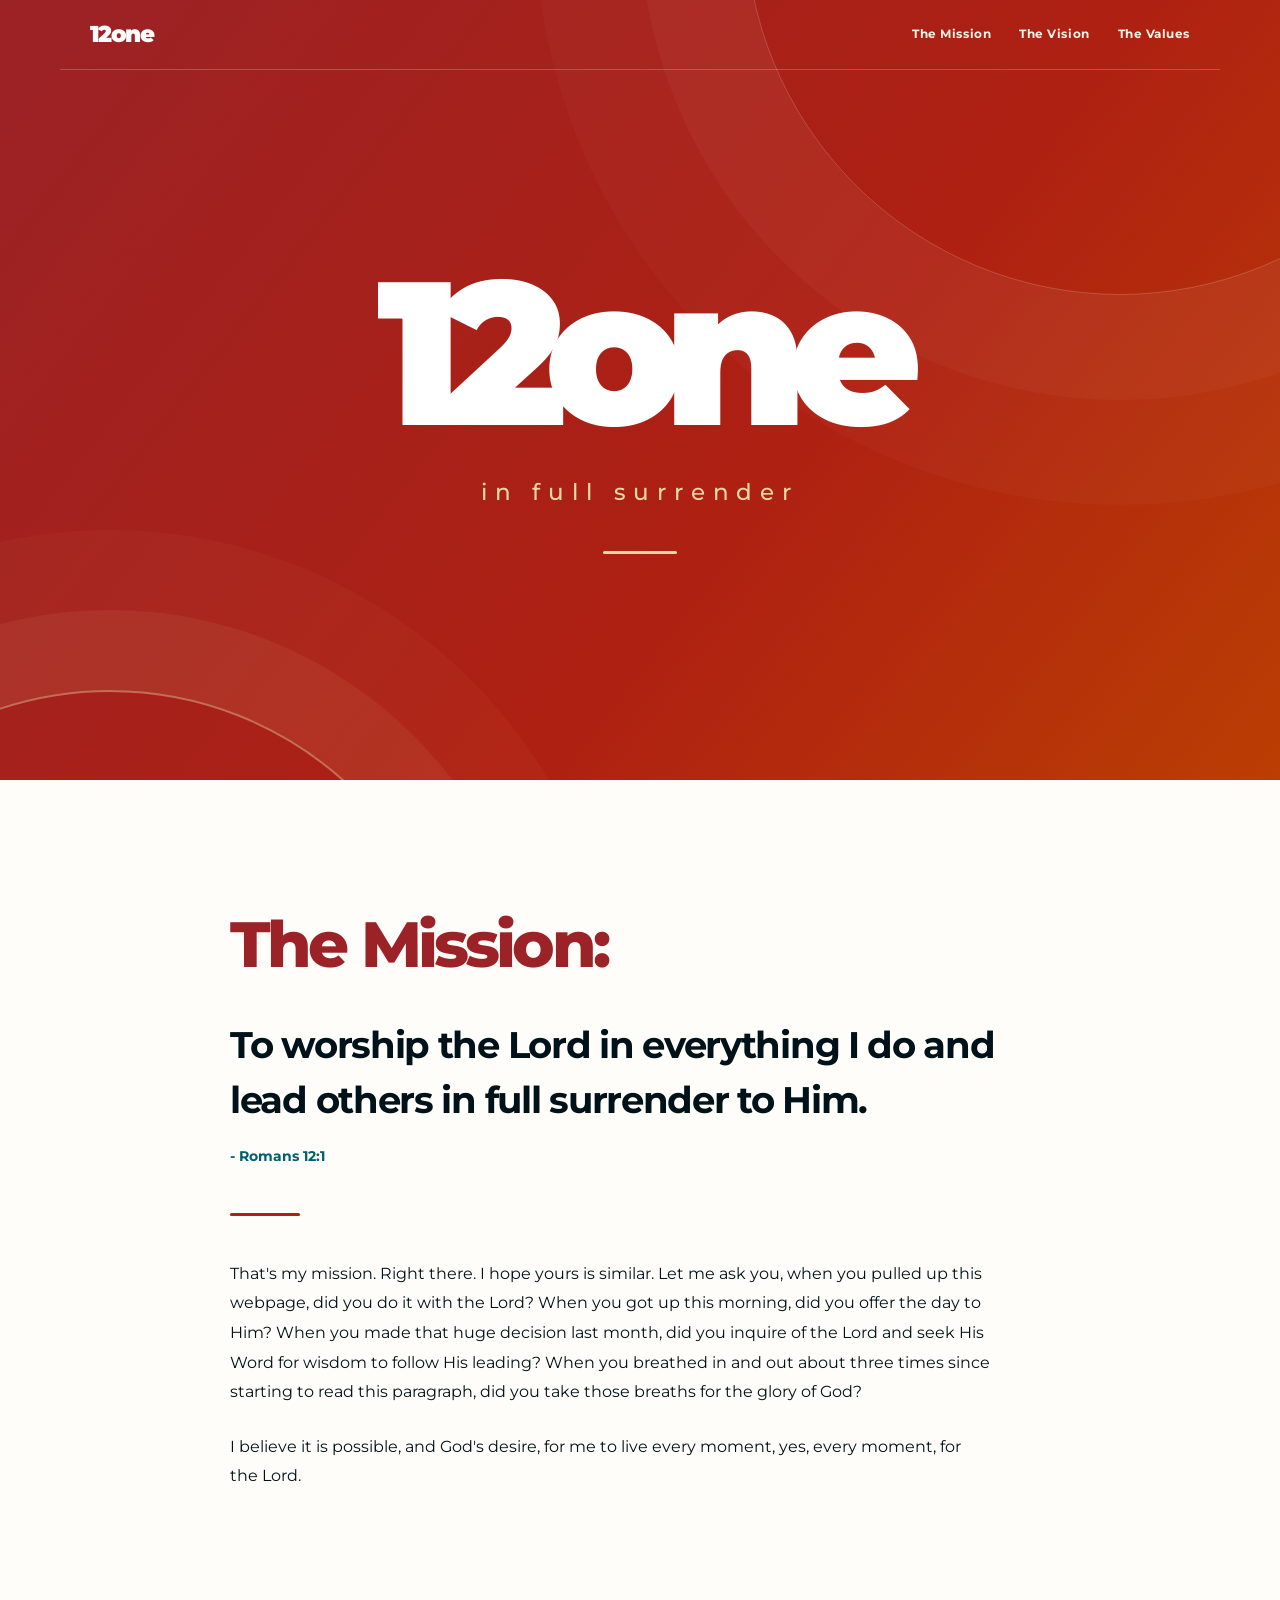
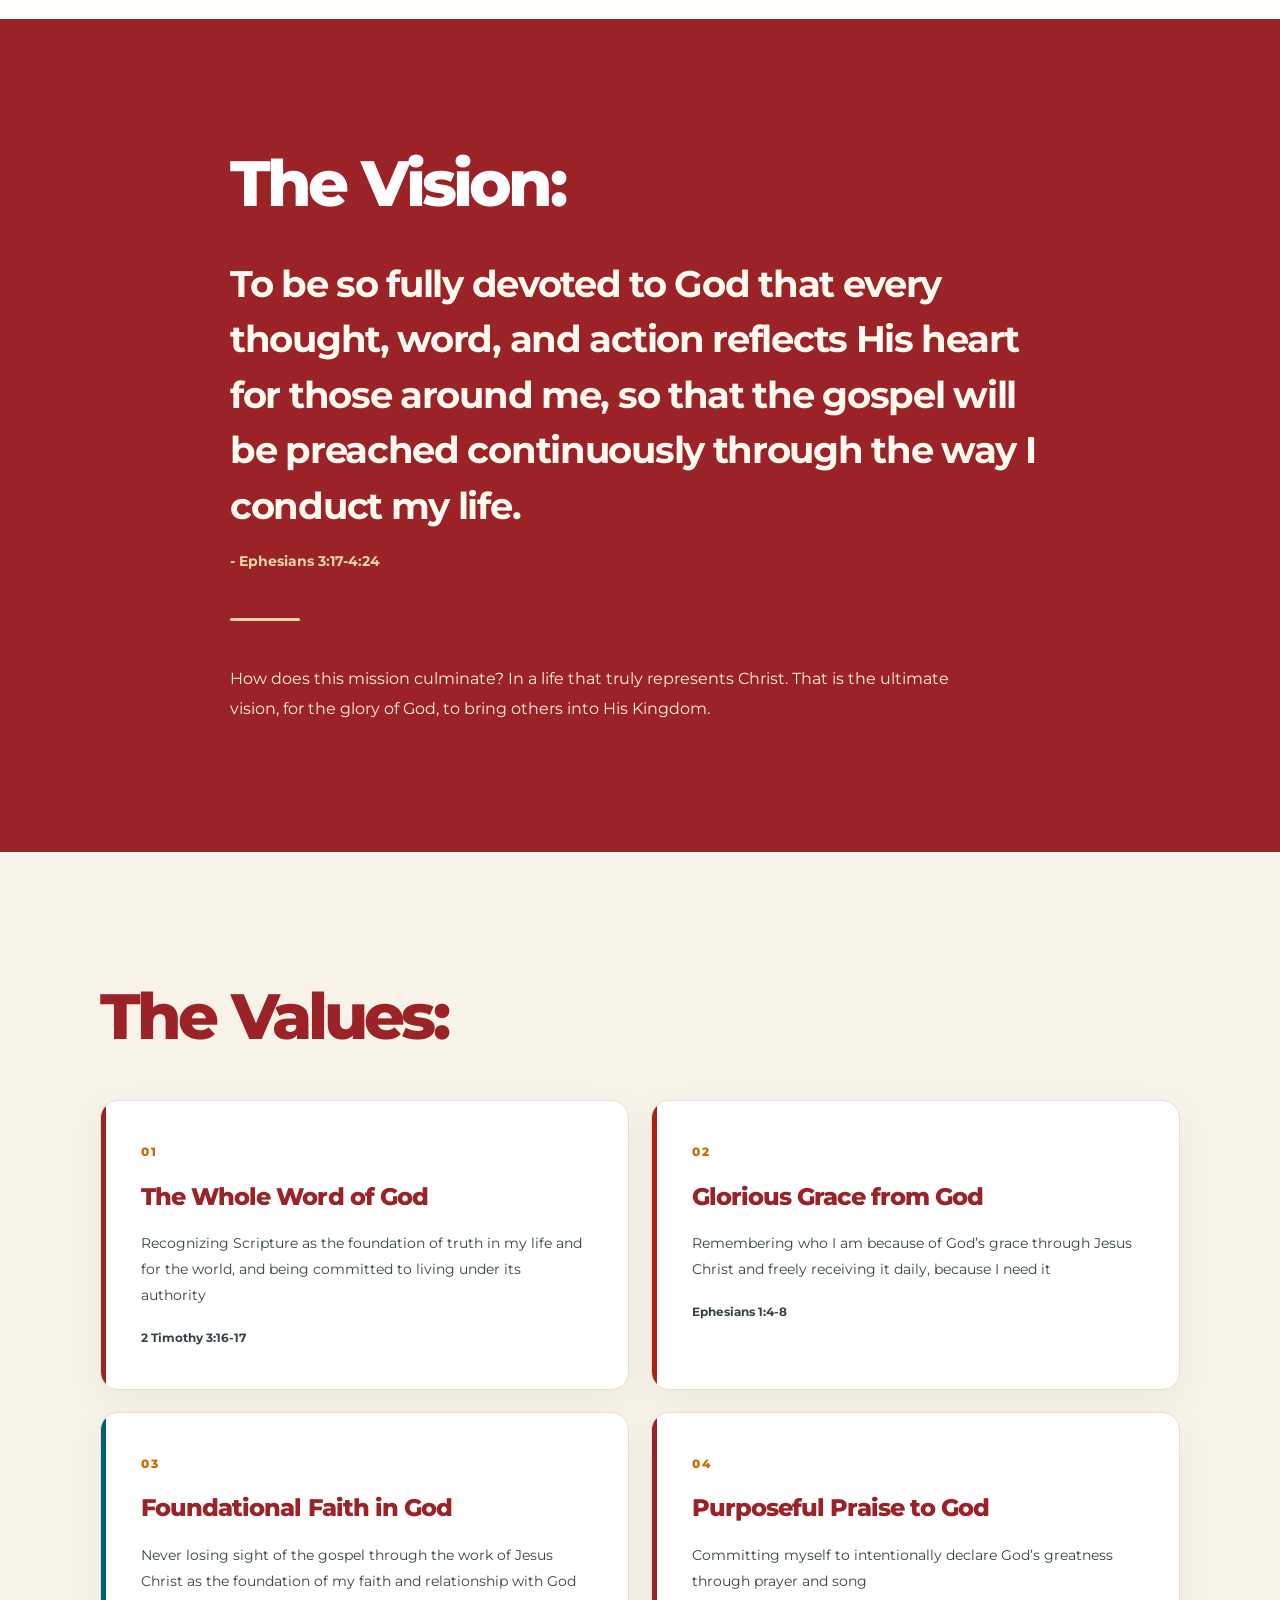
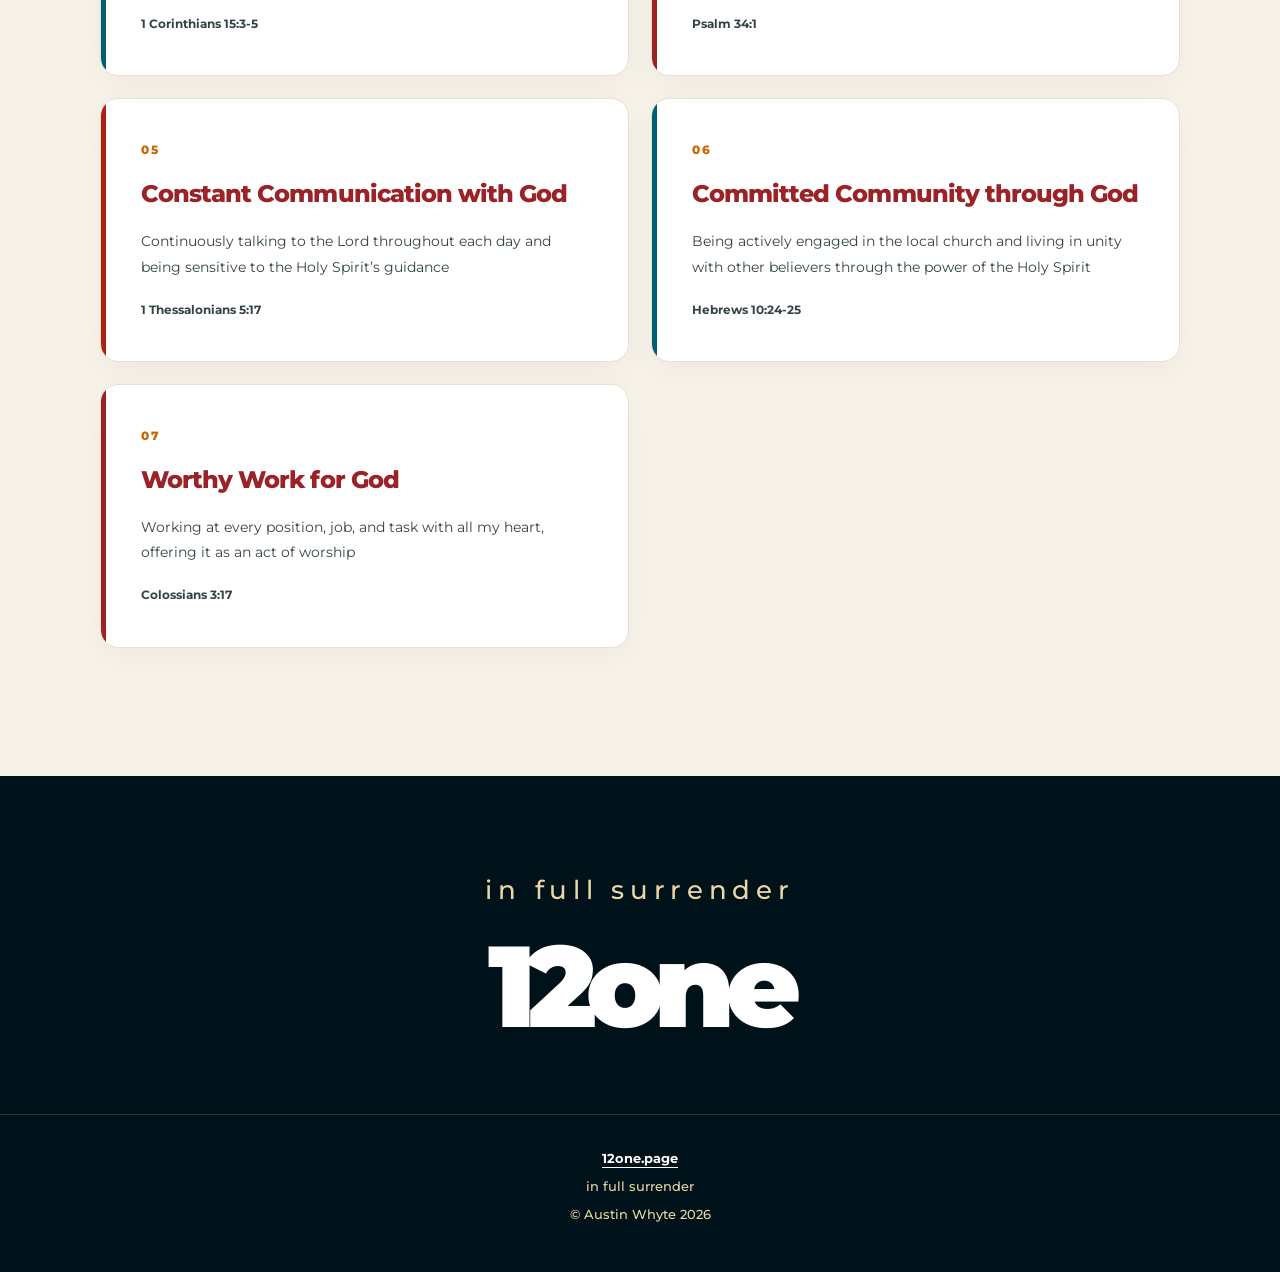
==== index.html @ e938780a "Create 12one mission landing page with red-first branding and exact mission copy" ====
<!DOCTYPE html>
<html lang="en">
<head>
  <meta charset="UTF-8">
  <meta name="viewport" content="width=device-width, initial-scale=1">
  <meta name="theme-color" content="#9B2226">
  <meta name="description" content="12one — in full surrender">
  <title>12one | in full surrender</title>
  <link rel="preconnect" href="https://fonts.googleapis.com">
  <link rel="preconnect" href="https://fonts.gstatic.com" crossorigin>
  <link href="https://fonts.googleapis.com/css2?family=Montserrat:wght@400;500;600;700;800;900&display=swap" rel="stylesheet">
  <style>
    :root {
      --ink: #001219;
      --dark-teal: #005F73;
      --cyan: #0A9396;
      --aqua: #94D2BD;
      --vanilla: #E9D8A6;
      --gold: #EE9B00;
      --caramel: #CA6702;
      --rust: #BB3E03;
      --iron: #AE2012;
      --red: #9B2226;
      --paper: #FFFDF9;
      --cream: #F8F3E9;
      --line: #E9DED2;
    }
    *, *::before, *::after { box-sizing: border-box; }
    html { scroll-behavior: smooth; }
    body {
      margin: 0;
      color: var(--ink);
      background: var(--paper);
      font: 400 16px/1.85 'Montserrat', system-ui, -apple-system, sans-serif;
      -webkit-font-smoothing: antialiased;
    }
    a { color: inherit; text-underline-offset: 4px; }
    a:focus-visible { outline: 3px solid var(--cyan); outline-offset: 4px; border-radius: 3px; }
    .site-header {
      position: absolute; inset: 0 0 auto;
      z-index: 3; width: 100%;
    }
    .header-inner {
      max-width: 1160px; margin: auto;
      padding: 22px 30px;
      display: flex; align-items: center; justify-content: space-between; gap: 22px;
      border-bottom: 1px solid #FFFFFF36;
    }
    .header-logo {
      color: white; text-decoration: none;
      font-size: 23px; line-height: 1.1; font-weight: 900; letter-spacing: -.07em;
    }
    .header-nav { display: flex; flex-wrap: wrap; gap: clamp(12px, 2.5vw, 28px); }
    .header-nav a {
      color: #FFF4EA; text-decoration: none;
      font-size: 12px; line-height: 1.5; font-weight: 700; letter-spacing: .045em;
      border-bottom: 1px solid transparent; transition: border-color .2s;
    }
    .header-nav a:hover { border-color: var(--vanilla); }
    .hero {
      position: relative; isolation: isolate; overflow: hidden;
      min-height: min(780px, 88svh);
      display: grid; align-items: center;
      padding: 140px 24px 105px;
      background: linear-gradient(128deg, #9B2226 0%, #AE2012 60%, #BB3E03 100%);
      color: white; text-align: center;
    }
    .hero::before, .hero::after { content: ""; position: absolute; z-index: -1; pointer-events: none; }
    .hero::before {
      width: 750px; height: 750px; top: -455px; right: -215px;
      border: 1px solid #FFFFFF34; border-radius: 50%;
      box-shadow: 0 0 0 105px #FFFFFF08, 0 0 0 210px #FFFFFF06;
    }
    .hero::after {
      width: 700px; height: 700px; bottom: -610px; left: -240px;
      border: 2px solid #E9D8A66B; border-radius: 50%;
      box-shadow: 0 0 0 80px #E9D8A610, 0 0 0 160px #E9D8A608;
    }
    .hero-inner { max-width: 920px; margin: 0 auto; }
    .hero-title { font-size: clamp(86px, 17vw, 204px); line-height: .9; letter-spacing: -.095em; font-weight: 900; margin: 0 0 26px; }
    .hero-tagline {
      margin: 0; font-size: clamp(15px, 2vw, 23px); font-weight: 500;
      letter-spacing: .34em; text-transform: lowercase; color: var(--vanilla);
    }
    .hero-rule { display: block; height: 3px; width: 74px; margin: 38px auto 0; background: var(--vanilla); border-radius: 99px; }
    .section { padding: clamp(76px, 10vw, 132px) 24px; scroll-margin-top: 20px; }
    .container { max-width: 1080px; margin: 0 auto; }
    .narrow { max-width: 820px; margin: 0 auto; }
    .section-kicker {
      margin: 0 0 17px; color: var(--rust); font-size: 12px; line-height: 1.5;
      font-weight: 800; text-transform: uppercase; letter-spacing: .22em;
    }
    h2 {
      font-size: clamp(36px, 6vw, 64px);
      line-height: 1.14; letter-spacing: -.06em; font-weight: 800;
      margin: 0 0 36px; color: var(--red);
    }
    .mission { background: var(--paper); }
    .statement {
      font-size: clamp(23px, 3.6vw, 37px); line-height: 1.5;
      letter-spacing: -.035em; font-weight: 700; margin: 0;
    }
    .reference { color: var(--dark-teal); font-weight: 700; margin: 16px 0 0; font-size: 14px; }
    .divider { width: 70px; height: 3px; background: var(--iron); border: 0; margin: 43px 0; border-radius: 8px; }
    .prose { max-width: 760px; }
    .prose p { margin: 0 0 25px; }
    .prose p:last-child { margin-bottom: 0; }
    .vision {
      background: var(--red); color: #FFF9F0;
      position: relative; overflow: hidden;
    }
    .vision h2 { color: white; }
    .vision .section-kicker { color: var(--vanilla); }
    .vision .reference { color: var(--vanilla); }
    .vision .divider { background: var(--vanilla); }
    .vision .prose { color: #FFF1E8; }
    .values { background: var(--cream); }
    .values-header { margin-bottom: 48px; }
    .values-header h2 { margin-bottom: 0; }
    .values-grid { display: grid; grid-template-columns: repeat(2, minmax(0, 1fr)); gap: 22px; }
    .value-card {
      background: white; border: 1px solid var(--line); border-radius: 18px;
      padding: clamp(27px, 3.5vw, 40px);
      box-shadow: 0 10px 35px #0012190B;
      position: relative; overflow: hidden;
    }
    .value-card::before {
      content: ""; position: absolute; left: 0; top: 0; bottom: 0; width: 5px;
      background: var(--red);
    }
    .value-card:nth-child(3n + 2)::before { background: var(--iron); }
    .value-card:nth-child(3n + 3)::before { background: var(--dark-teal); }
    .value-number { display: block; color: var(--caramel); font-size: 12px; font-weight: 800; letter-spacing: .15em; margin: 0 0 17px; }
    .value-card h3 { color: var(--red); font-size: clamp(19px, 2.3vw, 24px); letter-spacing: -.04em; line-height: 1.36; margin: 0 0 18px; font-weight: 800; }
    .value-card p { color: #344347; font-size: 14px; line-height: 1.85; margin: 0 0 18px; }
    .value-card .reference { font-size: 12px; margin: 0; }
    .closing {
      background: var(--ink); text-align: center; color: white;
      padding: 90px 24px 70px;
    }
    .closing .closing-tagline { font-size: clamp(18px, 3vw, 26px); letter-spacing: .22em; font-weight: 500; color: var(--vanilla); margin: 0 0 15px; }
    .closing-logo { font-size: clamp(66px, 12vw, 115px); letter-spacing: -.085em; line-height: 1; font-weight: 900; margin: 0; }
    .site-footer {
      background: var(--ink); border-top: 1px solid #FFFFFF2B;
      color: #E9D8A6; text-align: center;
      padding: 27px 24px 42px; font-size: 13px; font-weight: 500;
    }
    .site-footer a { color: white; font-weight: 700; }
    .site-footer p { margin: 4px 0; }
    @media (max-width: 700px) {
      .header-inner { padding: 20px; }
      .header-nav { gap: 14px; }
      .header-nav a { font-size: 10px; }
      .hero { min-height: 590px; padding-top: 120px; }
      .hero-tagline { letter-spacing: .18em; }
      .values-grid { grid-template-columns: 1fr; }
      .section { padding: 78px 22px; }
    }
    @media (max-width: 390px) {
      .header-inner { flex-wrap: wrap; justify-content: center; gap: 10px; }
      .hero-title { font-size: 85px; }
    }
    @media (prefers-reduced-motion: reduce) { html { scroll-behavior: auto; } }
  </style>
</head>
<body>
  <header class="site-header">
    <div class="header-inner">
      <a class="header-logo" href="#top" aria-label="12one">12one</a>
      <nav class="header-nav" aria-label="Page sections">
        <a href="#mission">The Mission</a>
        <a href="#vision">The Vision</a>
        <a href="#values">The Values</a>
      </nav>
    </div>
  </header>
  <main id="top">
    <section class="hero" aria-label="12one in full surrender">
      <div class="hero-inner">
        <h1 class="hero-title">12one</h1>
        <p class="hero-tagline">in full surrender</p>
        <span class="hero-rule" aria-hidden="true"></span>
      </div>
    </section>

    <section class="section mission" id="mission">
      <div class="narrow">
        <h2>The Mission:</h2>
        <p class="statement">To worship the Lord in everything I do and lead others in full surrender to Him.</p>
        <p class="reference">- Romans 12:1</p>
        <hr class="divider">
        <div class="prose">
          <p>That's my mission. Right there. I hope yours is similar. Let me ask you, when you pulled up this webpage, did you do it with the Lord? When you got up this morning, did you offer the day to Him? When you made that huge decision last month, did you inquire of the Lord and seek His Word for wisdom to follow His leading? When you breathed in and out about three times since starting to read this paragraph, did you take those breaths for the glory of God?</p>
          <p>I believe it is possible, and God's desire, for me to live every moment, yes, every moment, for the Lord.</p>
        </div>
      </div>
    </section>

    <section class="section vision" id="vision">
      <div class="narrow">
        <h2>The Vision:</h2>
        <p class="statement">To be so fully devoted to God that every thought, word, and action reflects His heart for those around me, so that the gospel will be preached continuously through the way I conduct my life.</p>
        <p class="reference">- Ephesians 3:17-4:24</p>
        <hr class="divider">
        <div class="prose">
          <p>How does this mission culminate? In a life that truly represents Christ. That is the ultimate vision, for the glory of God, to bring others into His Kingdom.</p>
        </div>
      </div>
    </section>

    <section class="section values" id="values">
      <div class="container">
        <div class="values-header"><h2>The Values:</h2></div>
        <div class="values-grid">
          <article class="value-card">
            <span class="value-number" aria-hidden="true">01</span>
            <h3>The Whole Word of God</h3>
            <p>Recognizing Scripture as the foundation of truth in my life and for the world, and being committed to living under its authority</p>
            <p class="reference">2 Timothy 3:16-17</p>
          </article>
          <article class="value-card">
            <span class="value-number" aria-hidden="true">02</span>
            <h3>Glorious Grace from God</h3>
            <p>Remembering who I am because of God’s grace through Jesus Christ and freely receiving it daily, because I need it</p>
            <p class="reference">Ephesians 1:4-8</p>
          </article>
          <article class="value-card">
            <span class="value-number" aria-hidden="true">03</span>
            <h3>Foundational Faith in God</h3>
            <p>Never losing sight of the gospel through the work of Jesus Christ as the foundation of my faith and relationship with God</p>
            <p class="reference">1 Corinthians 15:3-5</p>
          </article>
          <article class="value-card">
            <span class="value-number" aria-hidden="true">04</span>
            <h3>Purposeful Praise to God</h3>
            <p>Committing myself to intentionally declare God’s greatness through prayer and song</p>
            <p class="reference">Psalm 34:1</p>
          </article>
          <article class="value-card">
            <span class="value-number" aria-hidden="true">05</span>
            <h3>Constant Communication with God</h3>
            <p>Continuously talking to the Lord throughout each day and being sensitive to the Holy Spirit’s guidance</p>
            <p class="reference">1 Thessalonians 5:17</p>
          </article>
          <article class="value-card">
            <span class="value-number" aria-hidden="true">06</span>
            <h3>Committed Community through God</h3>
            <p>Being actively engaged in the local church and living in unity with other believers through the power of the Holy Spirit</p>
            <p class="reference">Hebrews 10:24-25</p>
          </article>
          <article class="value-card">
            <span class="value-number" aria-hidden="true">07</span>
            <h3>Worthy Work for God</h3>
            <p>Working at every position, job, and task with all my heart, offering it as an act of worship</p>
            <p class="reference">Colossians 3:17</p>
          </article>
        </div>
      </div>
    </section>

    <section class="closing" aria-label="in full surrender 12one">
      <p class="closing-tagline">in full surrender</p>
      <p class="closing-logo">12one</p>
    </section>
  </main>
  <footer class="site-footer">
    <p><a href="https://12one.page">12one.page</a></p>
    <p>in full surrender</p>
    <p>© Austin Whyte 2026</p>
  </footer>
</body>
</html>
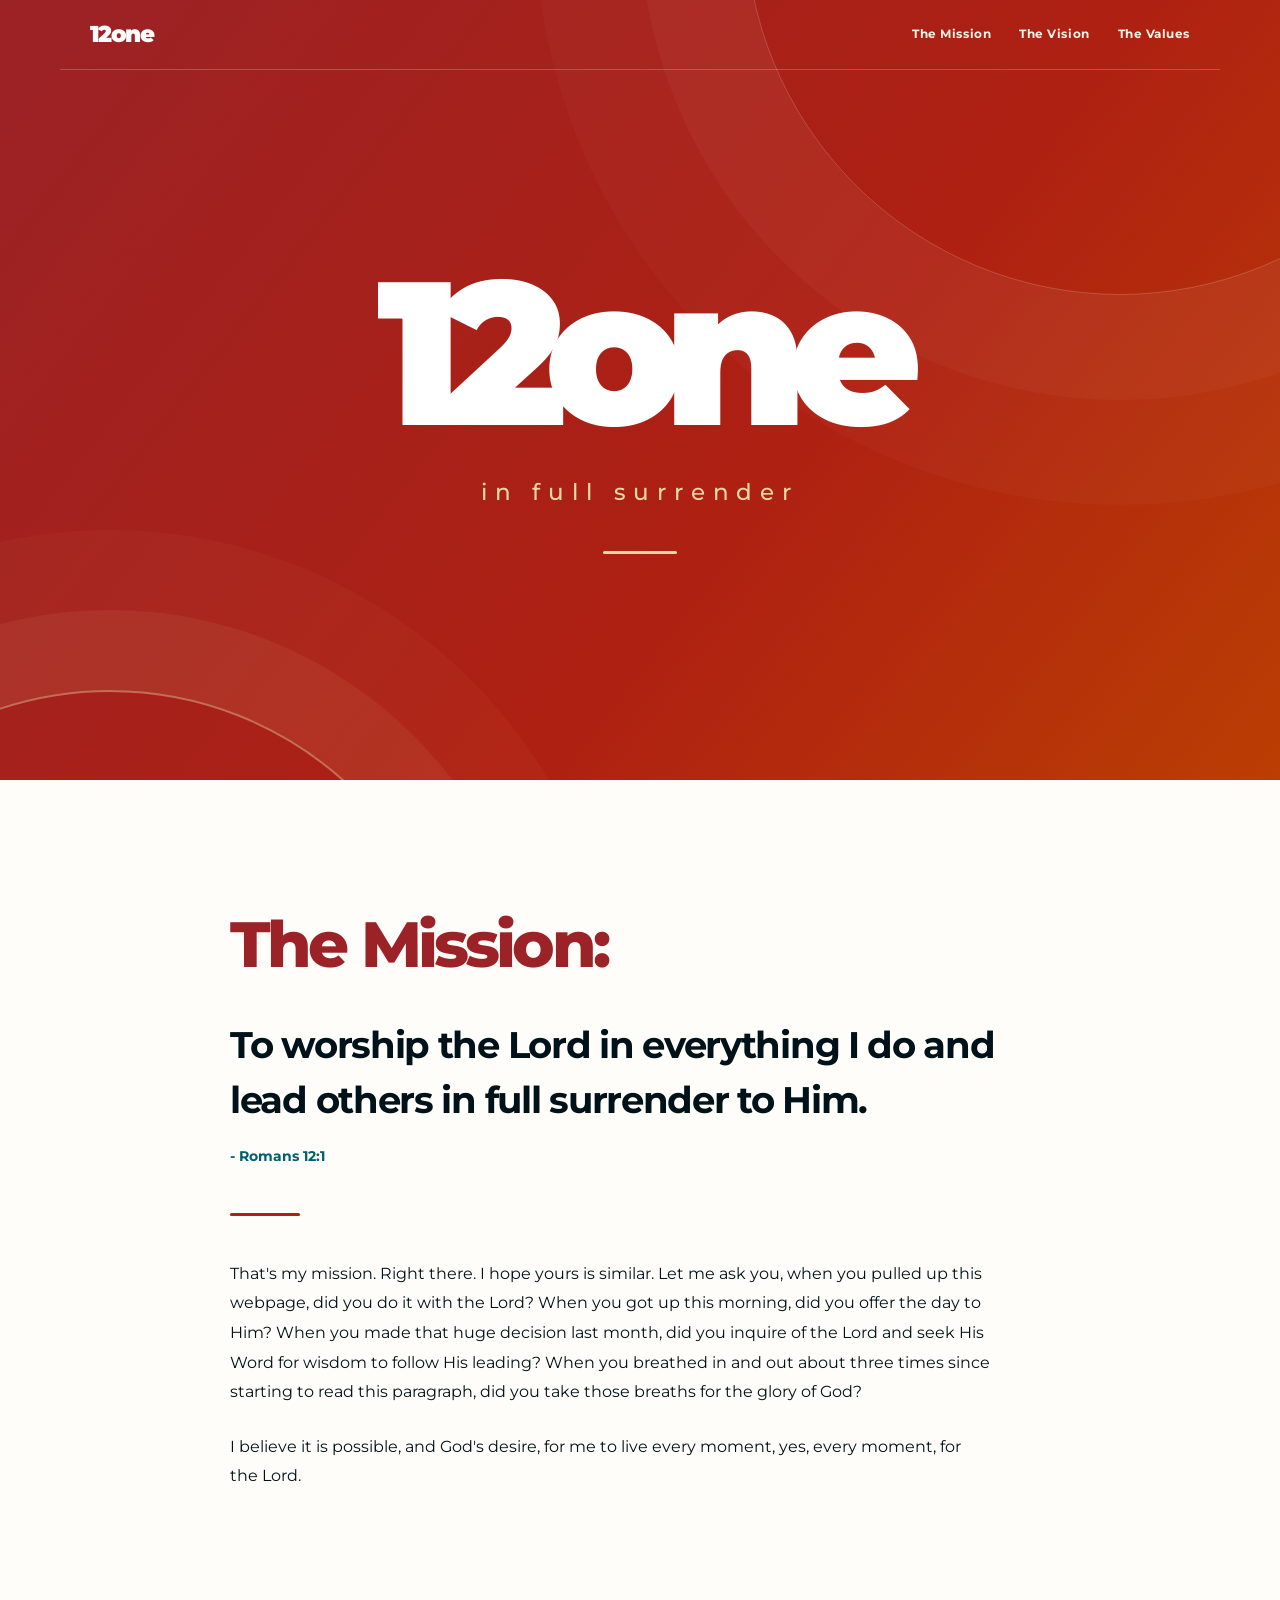
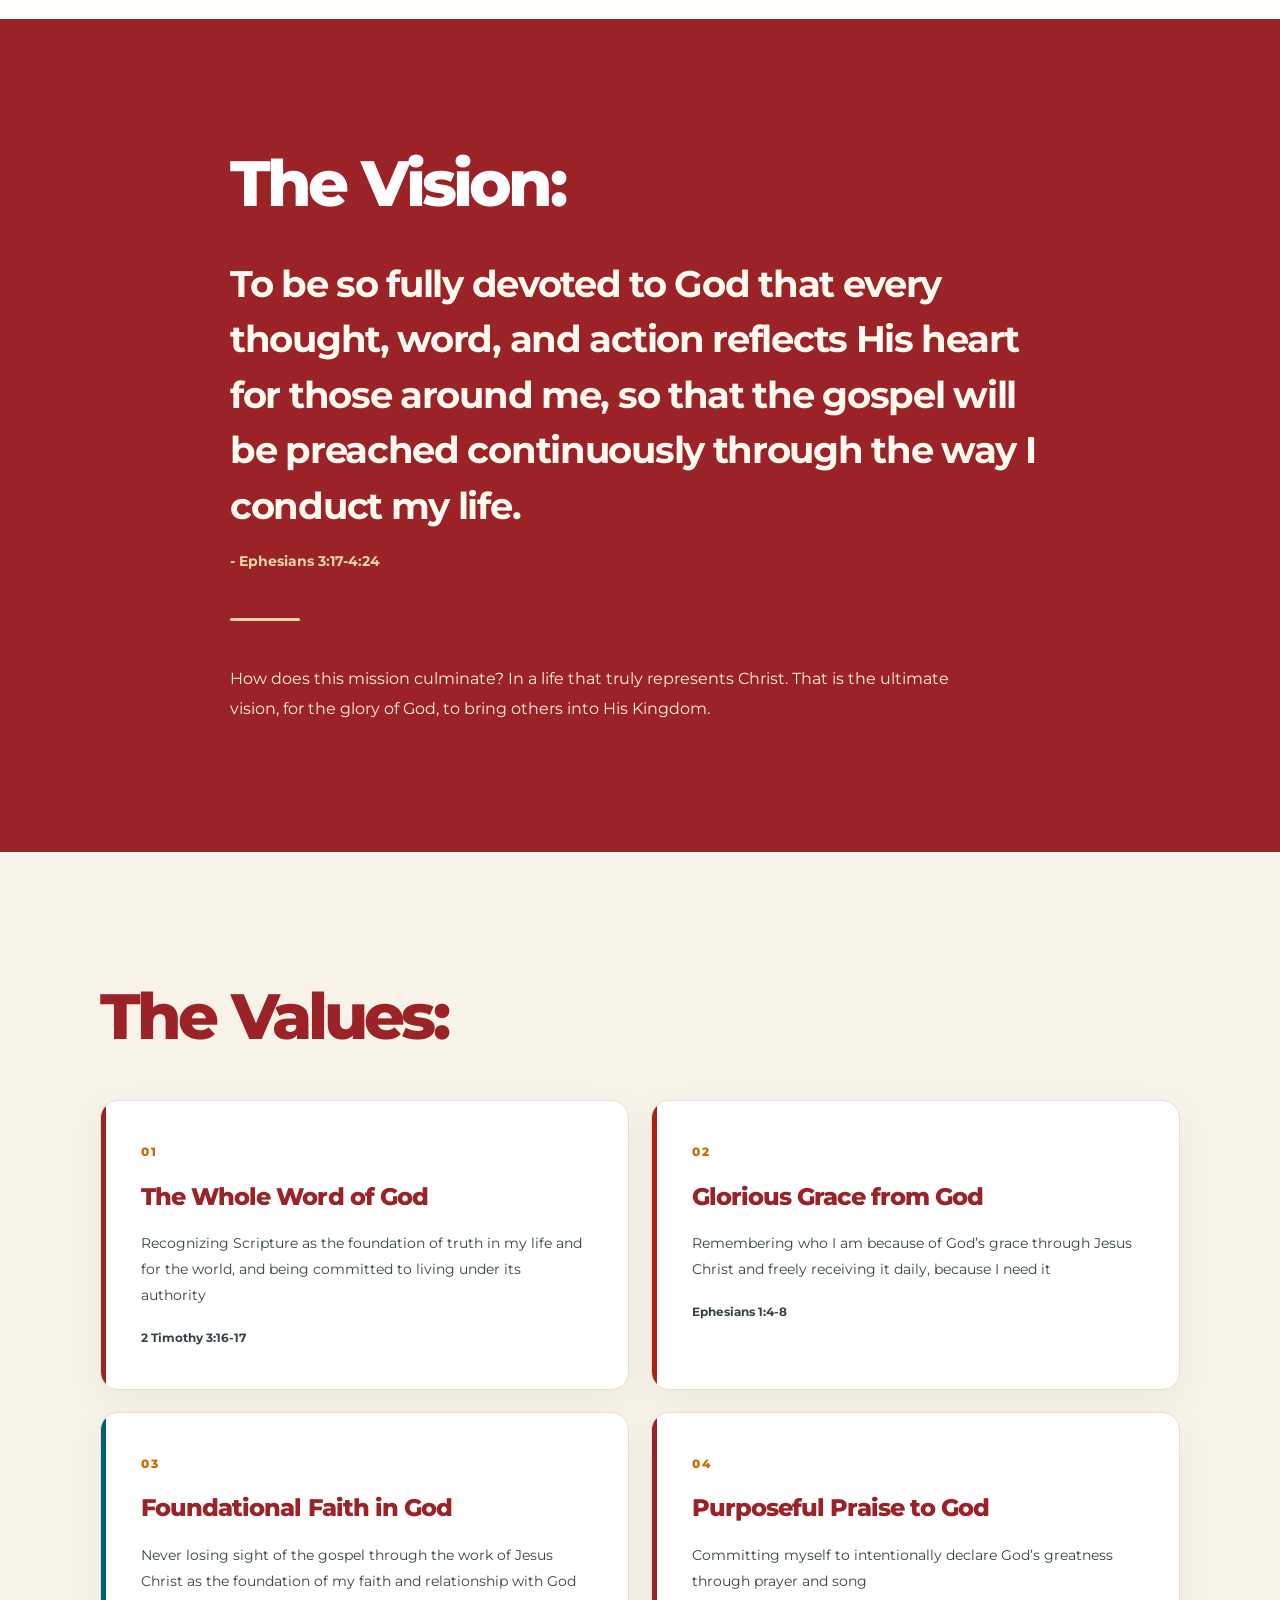
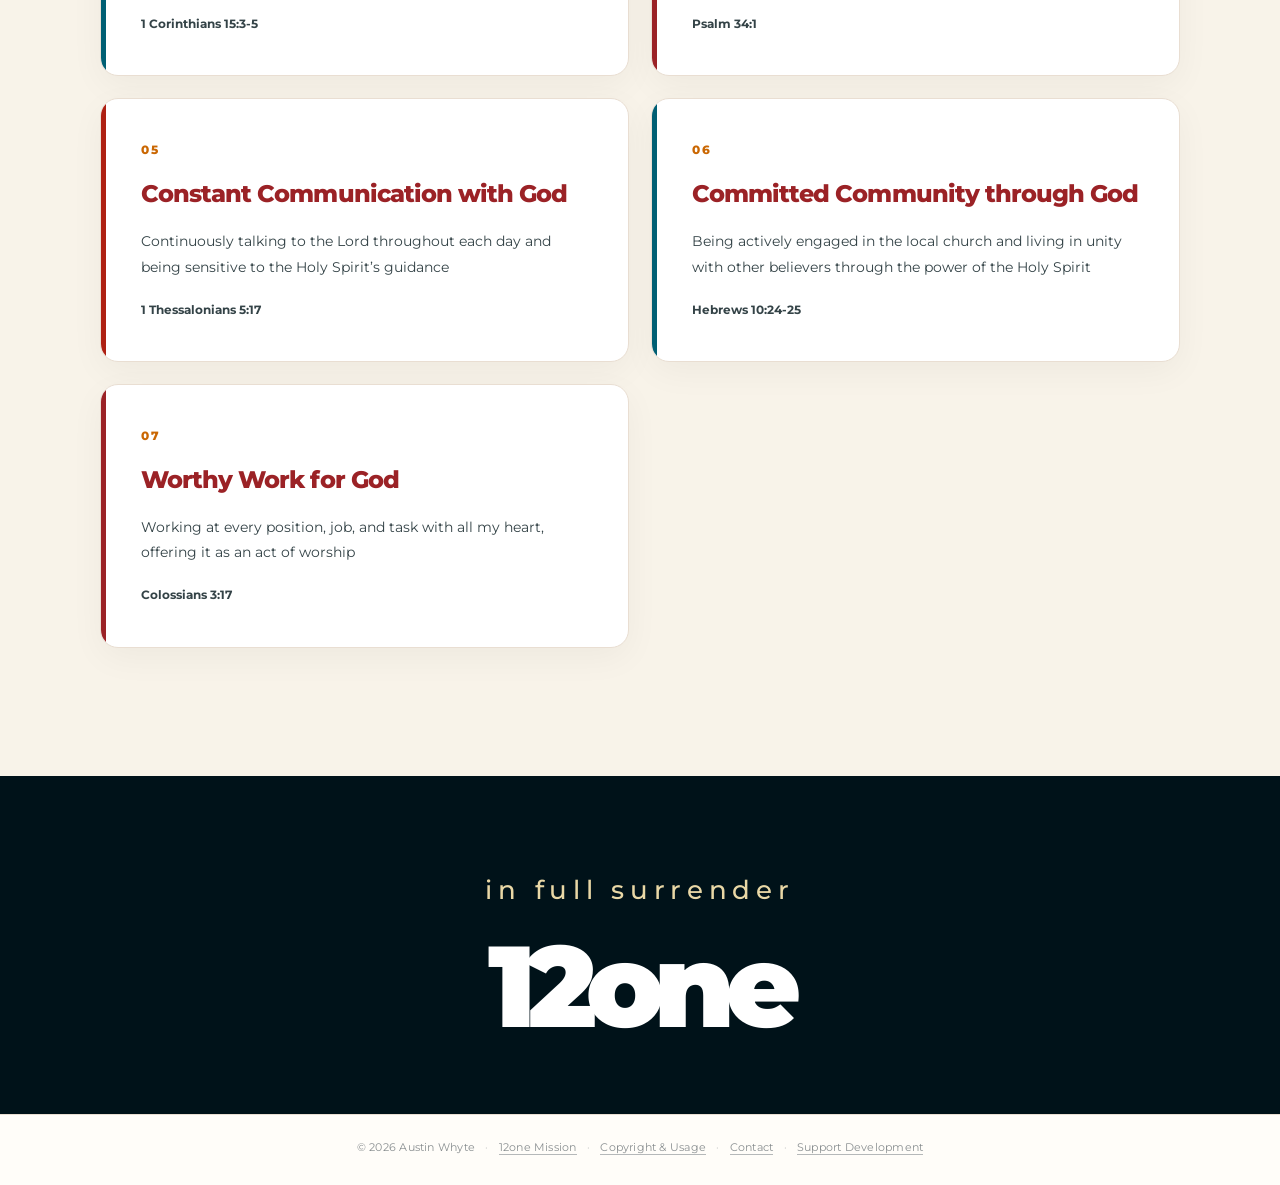
==== commit 69a45c3d: "Unify main 12one footer with subtle shared footer styling" ====
--- a/index.html
+++ b/index.html
@@ -141,12 +141,14 @@
     .closing .closing-tagline { font-size: clamp(18px, 3vw, 26px); letter-spacing: .22em; font-weight: 500; color: var(--vanilla); margin: 0 0 15px; }
     .closing-logo { font-size: clamp(66px, 12vw, 115px); letter-spacing: -.085em; line-height: 1; font-weight: 900; margin: 0; }
     .site-footer {
-      background: var(--ink); border-top: 1px solid #FFFFFF2B;
-      color: #E9D8A6; text-align: center;
-      padding: 27px 24px 42px; font-size: 13px; font-weight: 500;
-    }
-    .site-footer a { color: white; font-weight: 700; }
-    .site-footer p { margin: 4px 0; }
+      background: var(--paper); border-top: 1px solid var(--line);
+      color: #8a8f91; text-align: center;
+      padding: 22px 16px 28px; font-size: 11px; font-weight: 400;
+      line-height: 1.9; letter-spacing: .02em;
+    }
+    .site-footer a { color: inherit; font-weight: 400; text-decoration: none; border-bottom: 1px solid #b5b8b9; }
+    .site-footer a:hover, .site-footer a:focus-visible { color: var(--red); border-bottom-color: currentColor; }
+    .site-footer .sep { margin: 0 7px; opacity: .5; }
     @media (max-width: 700px) {
       .header-inner { padding: 20px; }
       .header-nav { gap: 14px; }
@@ -264,9 +266,7 @@
     </section>
   </main>
   <footer class="site-footer">
-    <p><a href="https://12one.page">12one.page</a></p>
-    <p>in full surrender</p>
-    <p>© Austin Whyte 2026</p>
+    © 2026 Austin Whyte <span class="sep">·</span> <a href="https://12one.page">12one Mission</a> <span class="sep">·</span> <a href="/copyright.html">Copyright &amp; Usage</a> <span class="sep">·</span> <a href="/contact.html">Contact</a> <span class="sep">·</span> <a href="https://ko-fi.com/12one">Support Development</a>
   </footer>
 </body>
 </html>
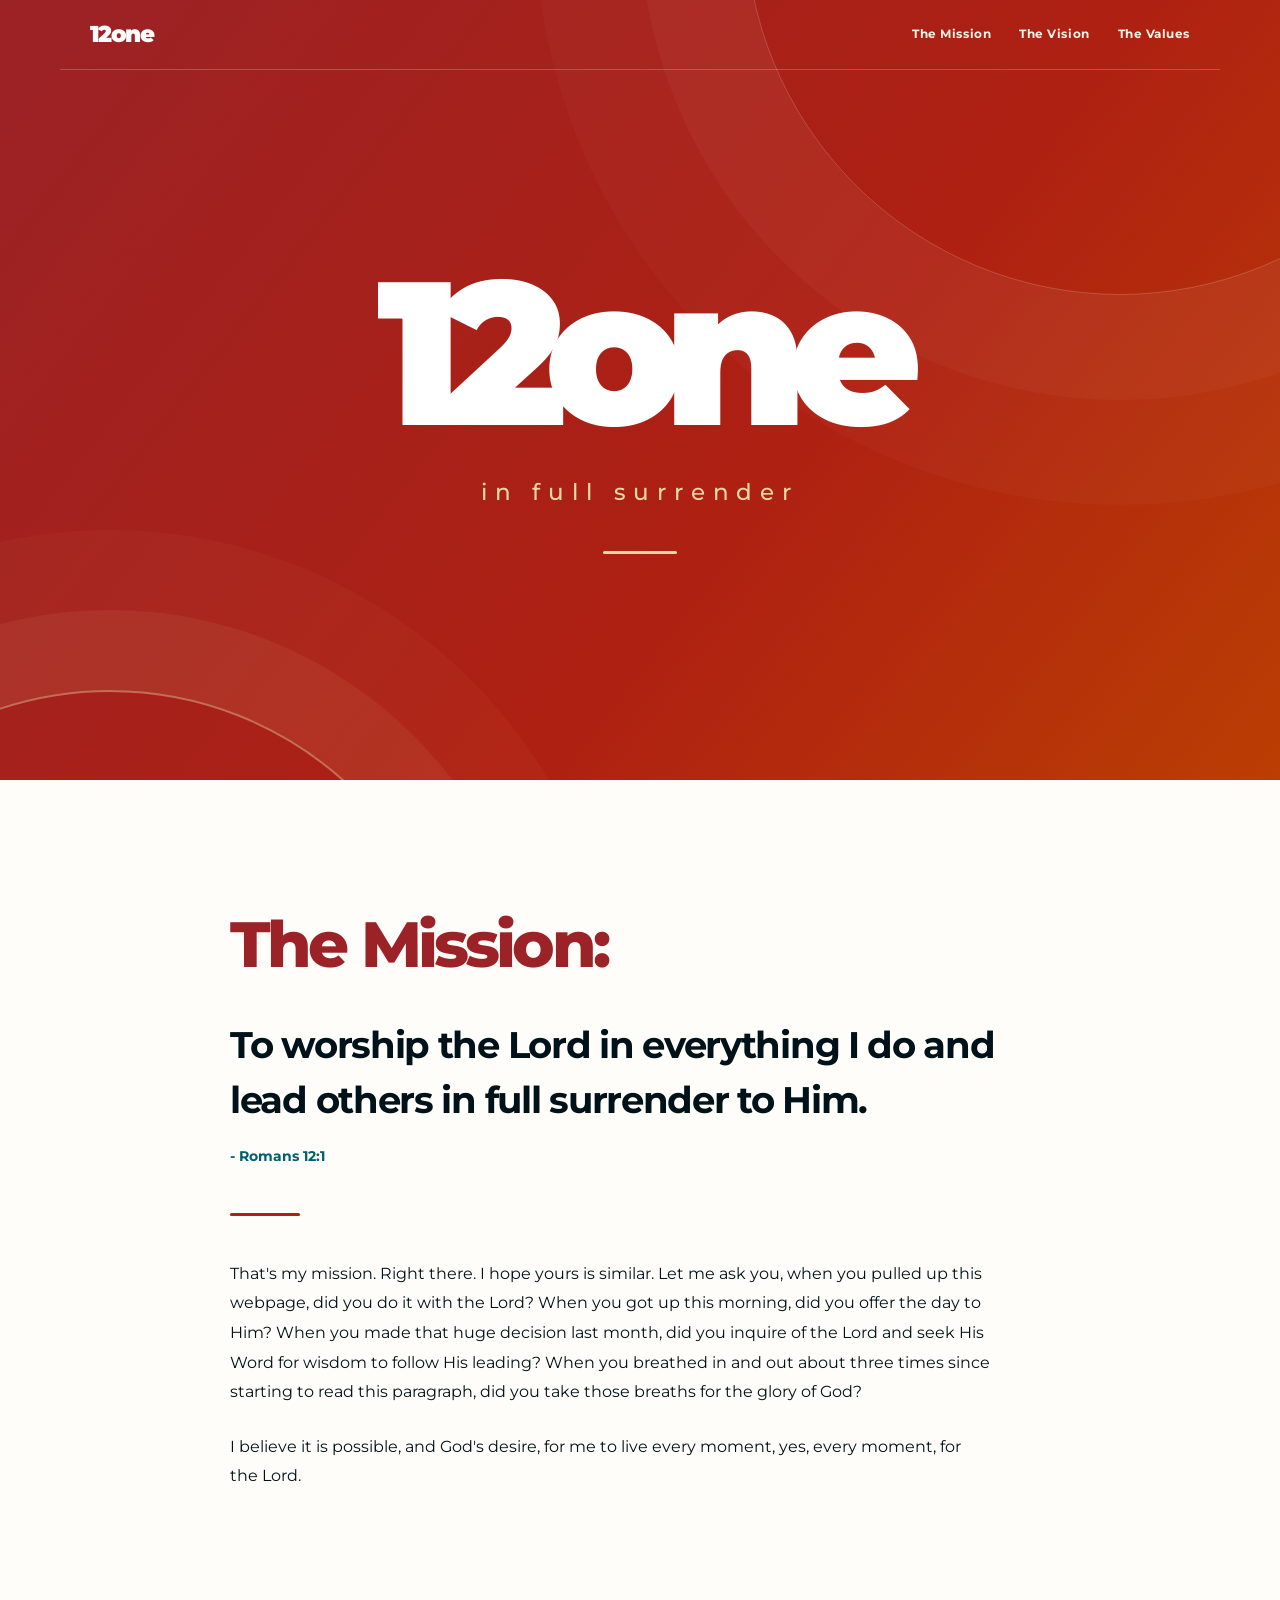
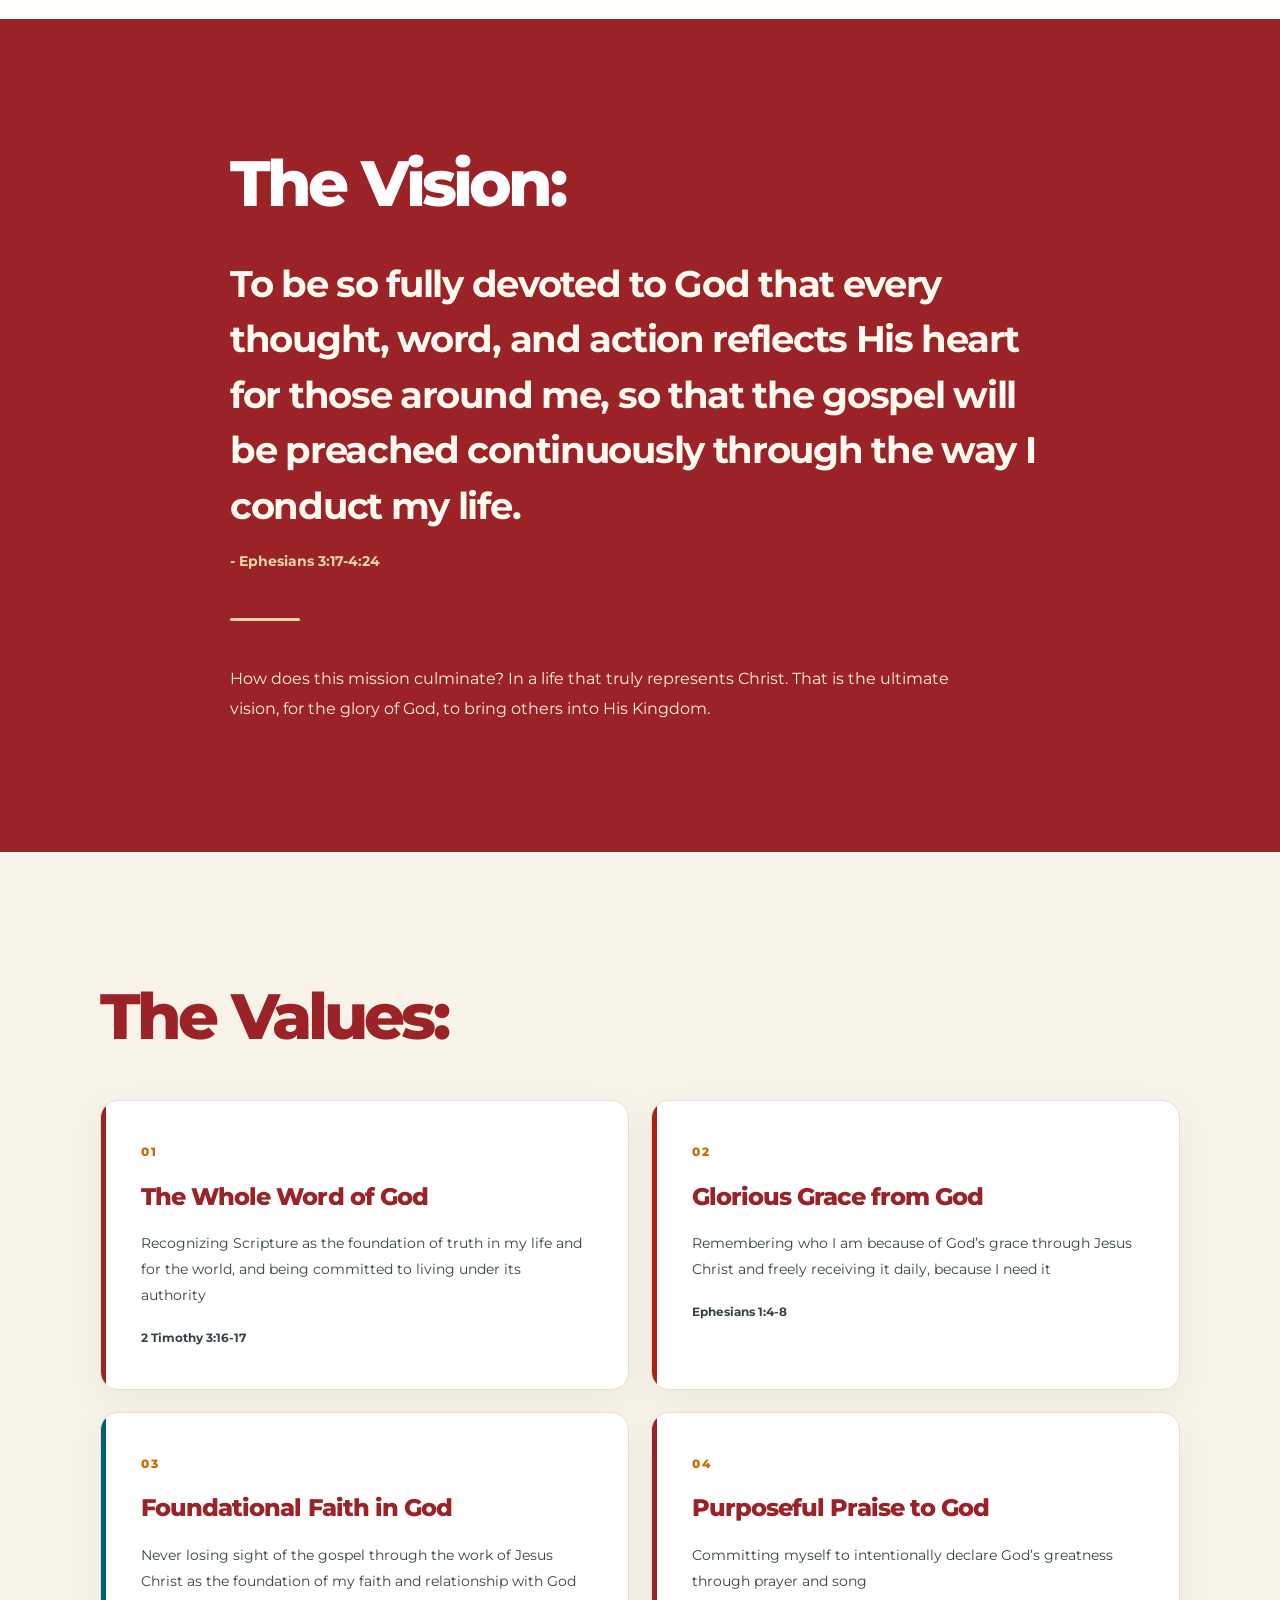
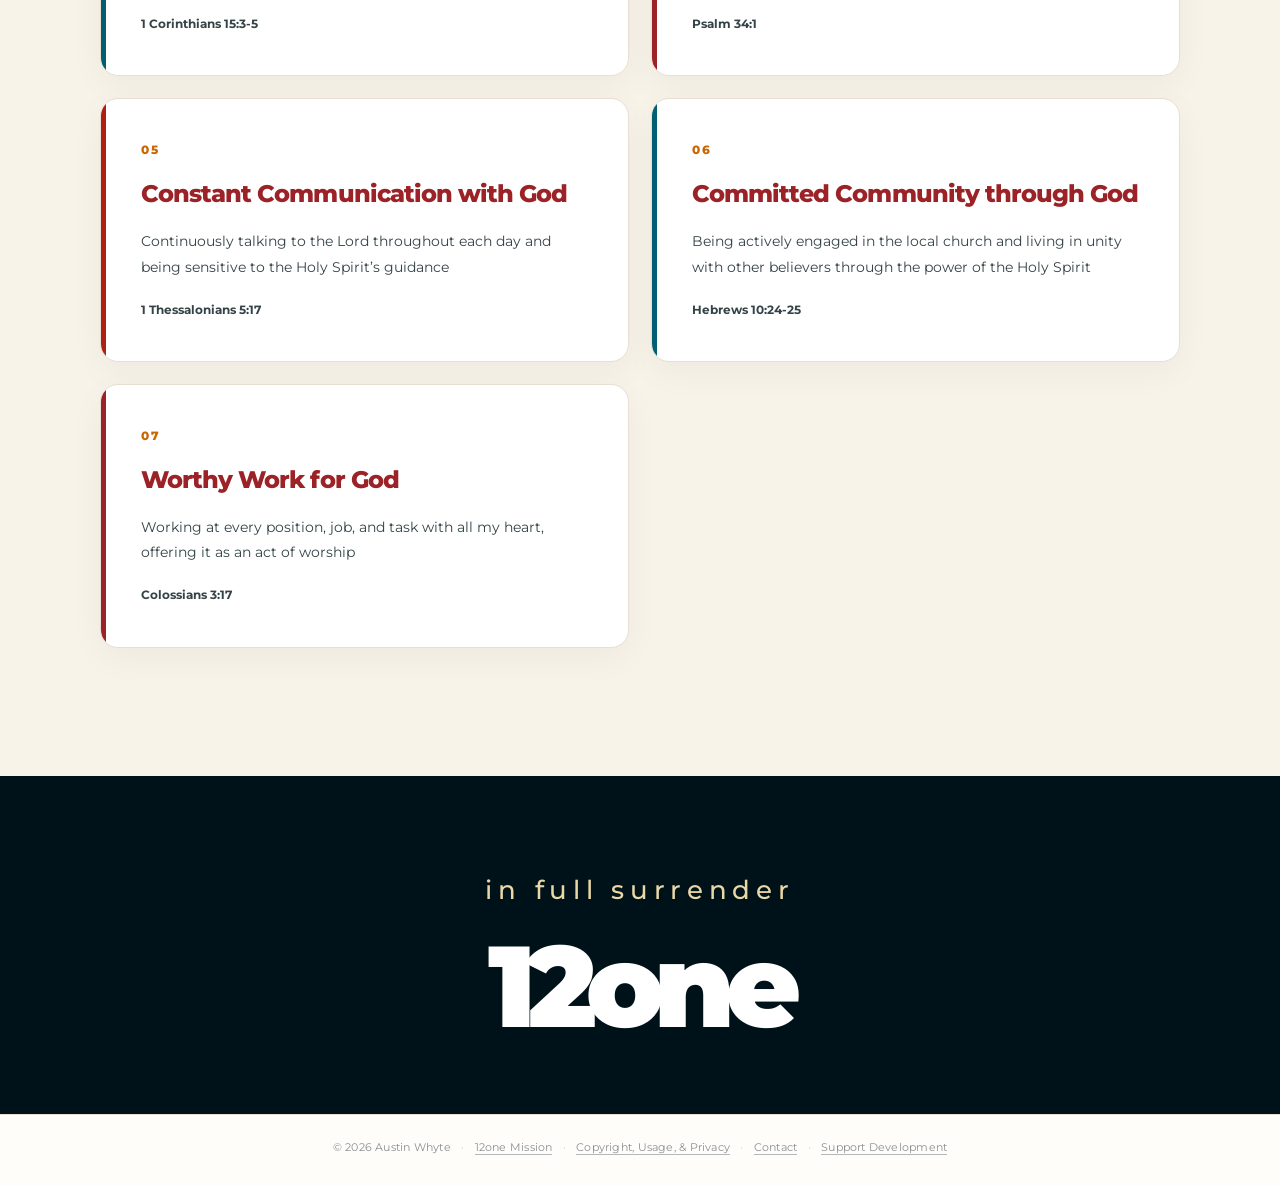
==== commit 5b19c1fa: "Standardize Copyright, Usage, & Privacy label" ====
--- a/index.html
+++ b/index.html
@@ -1,6 +1,7 @@
 <!DOCTYPE html>
 <html lang="en">
 <head>
+<link rel="icon" type="image/svg+xml" href="https://12one.page/favicon.svg">
   <meta charset="UTF-8">
   <meta name="viewport" content="width=device-width, initial-scale=1">
   <meta name="theme-color" content="#9B2226">
@@ -266,7 +267,7 @@
     </section>
   </main>
   <footer class="site-footer">
-    © 2026 Austin Whyte <span class="sep">·</span> <a href="https://12one.page">12one Mission</a> <span class="sep">·</span> <a href="/copyright.html">Copyright &amp; Usage</a> <span class="sep">·</span> <a href="/contact.html">Contact</a> <span class="sep">·</span> <a href="https://ko-fi.com/12one">Support Development</a>
+    © 2026 Austin Whyte <span class="sep">·</span> <a href="https://12one.page">12one Mission</a> <span class="sep">·</span> <a href="/copyright.html">Copyright, Usage, &amp; Privacy</a> <span class="sep">·</span> <a href="/contact.html">Contact</a> <span class="sep">·</span> <a href="https://ko-fi.com/12one">Support Development</a>
   </footer>
 </body>
 </html>
